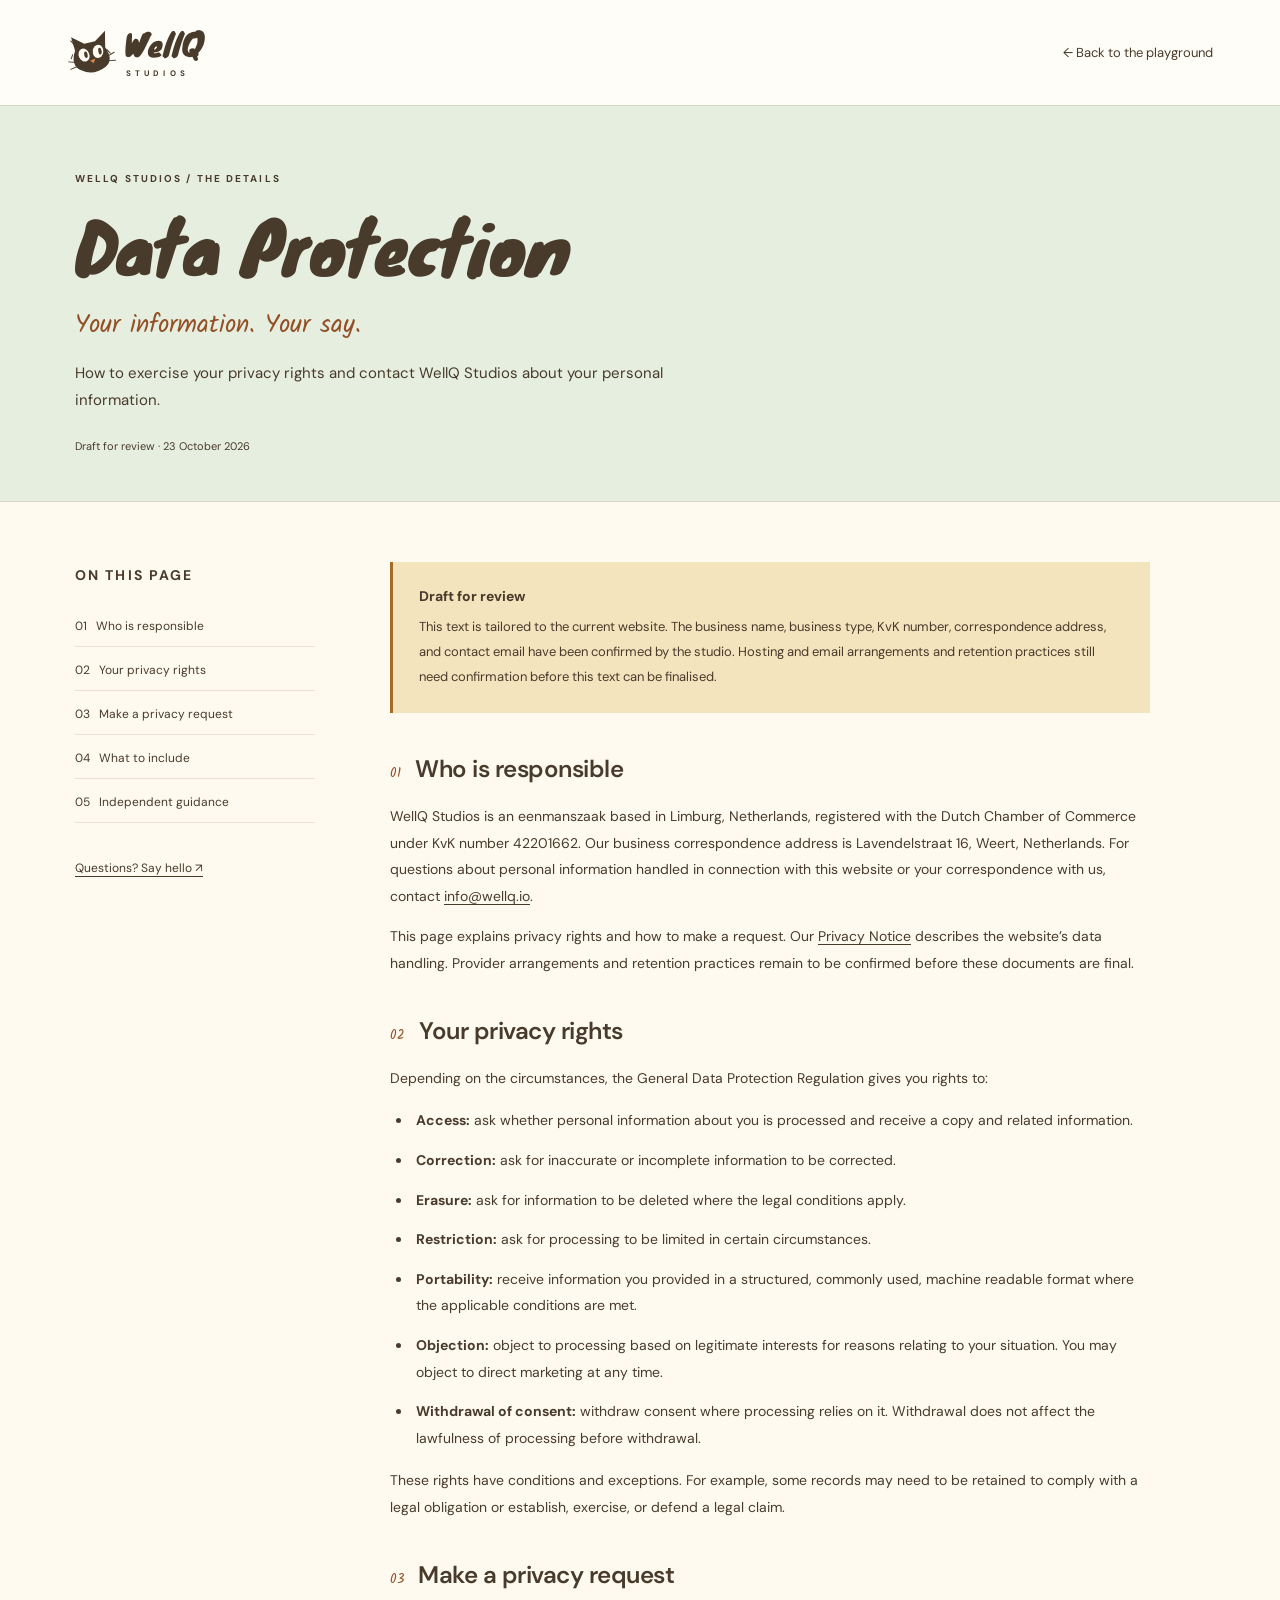
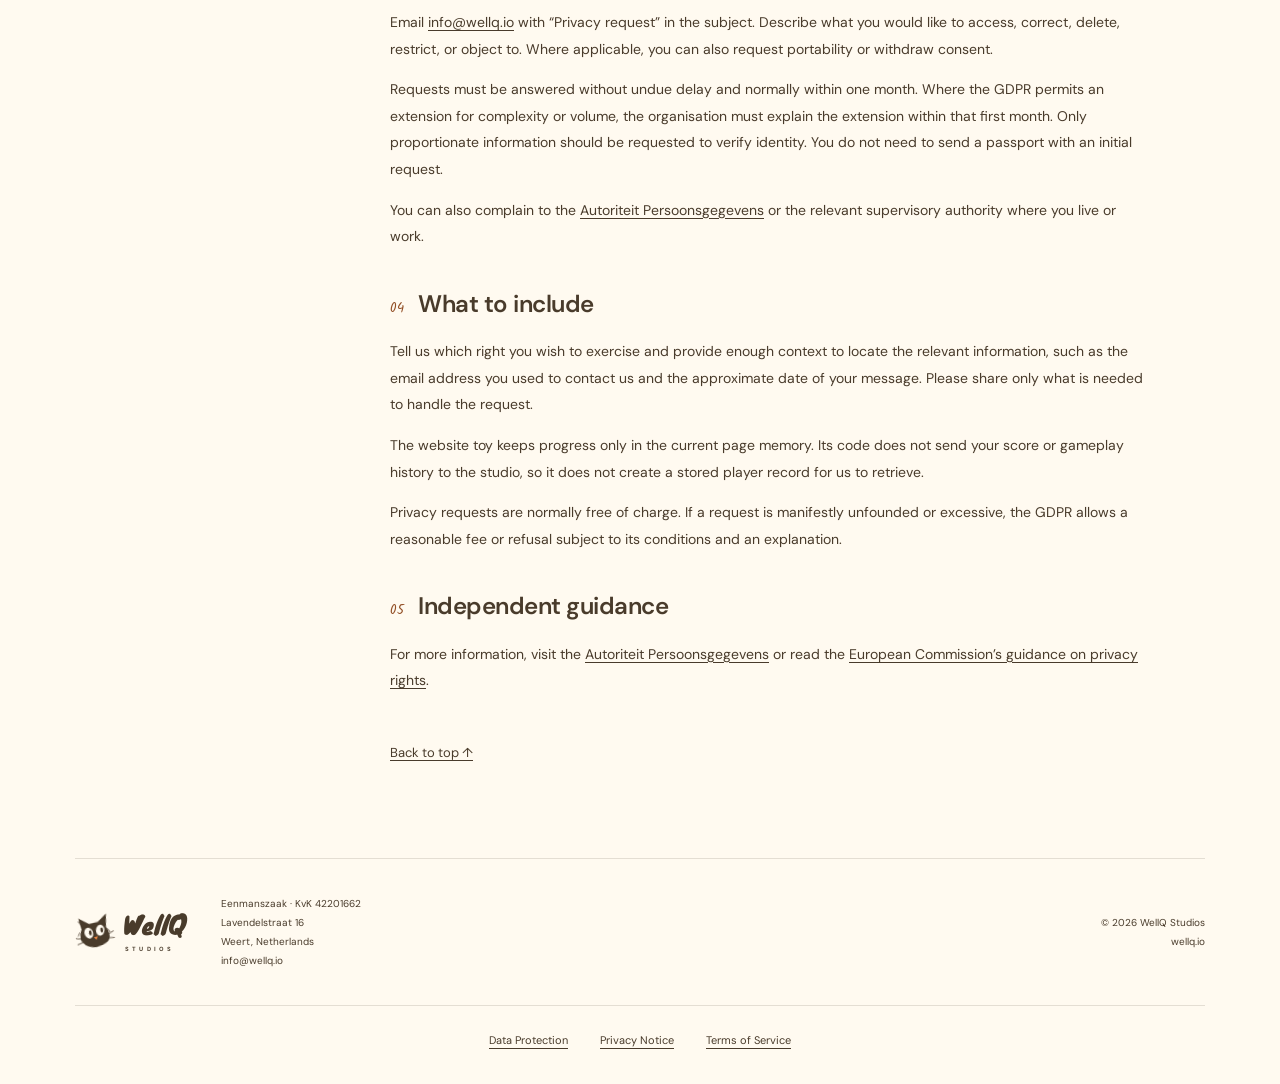
==== data-protection.html @ 54dc2953 "Web Page Version 1.0" ====
<!doctype html>
<html lang="en"><head><meta charset="utf-8"><meta name="viewport" content="width=device-width,initial-scale=1"><meta name="theme-color" content="#fffaf0"><meta name="robots" content="noindex"><title>Data Protection • WellQ Studios</title><meta name="description" content="How to exercise your privacy rights and contact WellQ Studios about your personal information."><link rel="icon" href="assets/cat.svg" type="image/svg+xml"><link rel="preconnect" href="https://fonts.googleapis.com"><link rel="preconnect" href="https://fonts.gstatic.com" crossorigin><link href="https://fonts.googleapis.com/css2?family=DM+Sans:wght@400;500;600;700&family=Kalam:wght@400;700&family=Knewave&display=swap" rel="stylesheet"><link rel="stylesheet" href="styles.css"><link rel="stylesheet" href="legal.css"></head>
<body class="legal-page"><a class="skip" href="#main">Skip to content</a><header class="header"><a class="brand" href="index.html" aria-label="WellQ Studios home"><img src="assets/cat.svg" alt="" width="48" height="48"><span>WellQ<span class="brand-sub">S T U D I O S</span></span></a><a class="legal-home" href="index.html">← Back to the playground</a></header>
<main id="main"><div class="legal-hero"><div class="section-wrap"><p class="eyebrow">WELLQ STUDIOS / THE DETAILS</p><h1>Data Protection</h1><p class="handwritten">Your information. Your say.</p><p>How to exercise your privacy rights and contact WellQ Studios about your personal information.</p><p class="legal-date">Draft for review · 23 October 2026</p></div></div><div class="legal-layout section-wrap"><aside><nav aria-label="On this page"><p class="eyebrow">ON THIS PAGE</p><a href="#scope">01 &nbsp; Who is responsible</a><a href="#rights">02 &nbsp; Your privacy rights</a><a href="#requests">03 &nbsp; Make a privacy request</a><a href="#information">04 &nbsp; What to include</a><a href="#guidance">05 &nbsp; Independent guidance</a></nav><a class="legal-contact" href="mailto:info@wellq.io">Questions? Say hello ↗</a></aside><article><div class="draft-note"><strong>Draft for review</strong><p>This text is tailored to the current website. The business name, business type, KvK number, correspondence address, and contact email have been confirmed by the studio. Hosting and email arrangements and retention practices still need confirmation before this text can be finalised.</p></div><section id="scope"><h2><span>01</span>Who is responsible</h2><p>WellQ Studios is an eenmanszaak based in Limburg, Netherlands, registered with the Dutch Chamber of Commerce under KvK number 42201662. Our business correspondence address is Lavendelstraat 16, Weert, Netherlands. For questions about personal information handled in connection with this website or your correspondence with us, contact <a href="mailto:info@wellq.io">info@wellq.io</a>.</p><p>This page explains privacy rights and how to make a request. Our <a href="privacy.html">Privacy Notice</a> describes the website’s data handling. Provider arrangements and retention practices remain to be confirmed before these documents are final.</p></section><section id="rights"><h2><span>02</span>Your privacy rights</h2><p>Depending on the circumstances, the General Data Protection Regulation gives you rights to:</p><ul><li><strong>Access:</strong> ask whether personal information about you is processed and receive a copy and related information.</li><li><strong>Correction:</strong> ask for inaccurate or incomplete information to be corrected.</li><li><strong>Erasure:</strong> ask for information to be deleted where the legal conditions apply.</li><li><strong>Restriction:</strong> ask for processing to be limited in certain circumstances.</li><li><strong>Portability:</strong> receive information you provided in a structured, commonly used, machine readable format where the applicable conditions are met.</li><li><strong>Objection:</strong> object to processing based on legitimate interests for reasons relating to your situation. You may object to direct marketing at any time.</li><li><strong>Withdrawal of consent:</strong> withdraw consent where processing relies on it. Withdrawal does not affect the lawfulness of processing before withdrawal.</li></ul><p>These rights have conditions and exceptions. For example, some records may need to be retained to comply with a legal obligation or establish, exercise, or defend a legal claim.</p></section><section id="requests"><h2><span>03</span>Make a privacy request</h2><p>Email <a href="mailto:info@wellq.io?subject=Privacy%20request">info@wellq.io</a> with “Privacy request” in the subject. Describe what you would like to access, correct, delete, restrict, or object to. Where applicable, you can also request portability or withdraw consent.</p><p>Requests must be answered without undue delay and normally within one month. Where the GDPR permits an extension for complexity or volume, the organisation must explain the extension within that first month. Only proportionate information should be requested to verify identity. You do not need to send a passport with an initial request.</p><p>You can also complain to the <a href="https://autoriteitpersoonsgegevens.nl/">Autoriteit Persoonsgegevens</a> or the relevant supervisory authority where you live or work.</p></section><section id="information"><h2><span>04</span>What to include</h2><p>Tell us which right you wish to exercise and provide enough context to locate the relevant information, such as the email address you used to contact us and the approximate date of your message. Please share only what is needed to handle the request.</p><p>The website toy keeps progress only in the current page memory. Its code does not send your score or gameplay history to the studio, so it does not create a stored player record for us to retrieve.</p><p>Privacy requests are normally free of charge. If a request is manifestly unfounded or excessive, the GDPR allows a reasonable fee or refusal subject to its conditions and an explanation.</p></section><section id="guidance"><h2><span>05</span>Independent guidance</h2><p>For more information, visit the <a href="https://autoriteitpersoonsgegevens.nl/">Autoriteit Persoonsgegevens</a> or read the <a href="https://commission.europa.eu/law/law-topic/data-protection/reform/rights-citizens/how-my-personal-data-protected/how-should-my-consent-be-requested_en">European Commission’s guidance on privacy rights</a>.</p></section><a class="legal-top" href="#main">Back to top ↑</a></article></div></main>
<footer class="footer section-wrap"><a class="brand" href="index.html"><img src="assets/cat.svg" alt="" width="39" height="39"><span>WellQ<span class="brand-sub">S T U D I O S</span></span></a><p>Eenmanszaak · KvK 42201662<br>Lavendelstraat 16<br>Weert, Netherlands<br><a href="mailto:info@wellq.io">info@wellq.io</a></p><p>© 2026 WellQ Studios<br>wellq.io</p></footer><nav class="legal-footer section-wrap" aria-label="Legal information"><a href="data-protection.html">Data Protection</a><a href="privacy.html">Privacy Notice</a><a href="terms.html">Terms of Service</a></nav></body></html>
---- styles.css ----
:root{--paper:#fffaf0;--ink:#493b2b;--sky:#abd4d6;--orange:#d66b2c;--ochre:#d9ad74;--yellow:#f0ca50;--green:#5da778;--body:'DM Sans',sans-serif;--display:'Knewave',cursive;--hand:'Kalam',cursive}*{box-sizing:border-box}html{scroll-behavior:smooth;scroll-padding-top:25px}body{margin:0;background:var(--paper);color:var(--ink);font:16px var(--body);-webkit-font-smoothing:antialiased}button,a{-webkit-tap-highlight-color:transparent}a{color:inherit;text-decoration:none}button{font:inherit;color:inherit;cursor:pointer}button:focus-visible,a:focus-visible{outline:3px solid #715165;outline-offset:5px}::selection{background:var(--yellow);color:var(--ink)}h1,h2,h3,h4,p{margin-top:0}h1,h2,h4{font-family:var(--display);font-weight:400}h2{font-size:clamp(54px,5.2vw,76px);line-height:1.13;letter-spacing:-1.8px}.orange{color:var(--orange)}.section-wrap{width:min(1130px,calc(100% - 104px));margin-inline:auto}.header{height:105px;padding:0 5.2%;display:flex;align-items:center;justify-content:space-between;background:#fffdf7}.brand{display:inline-flex;align-items:center;gap:9px;font-family:var(--display);font-size:31px;line-height:1}.brand img{transform:rotate(-9deg)}.brand-sub{display:block;font-family:var(--body);font-size:8px;font-weight:700;letter-spacing:1.1px;margin:9px 0 0 2px}.header nav{display:flex;align-items:center;gap:42px;font-size:12px;font-weight:600}.header nav>a{padding:13px 0}.header nav>a:hover{color:var(--orange)}.header nav .nav-hello{margin-left:23px;display:flex;gap:25px;align-items:center;border-bottom:1px solid var(--ink);padding:8px 0}.nav-hello span{font-size:22px}.menu{display:none}.eyebrow{font-size:10px;font-weight:700;letter-spacing:2.1px;line-height:1.7}.hero{height:clamp(660px,59vw,880px);position:relative;isolation:isolate;background:var(--sky);overflow:hidden}.hero-illustration{position:absolute;width:100%;height:100%;object-fit:fill;z-index:-1}.hero-copy{width:49%;max-width:650px;margin:auto;text-align:center;padding-top:clamp(65px,6vw,95px)}.hero .eyebrow{font-size:10px;letter-spacing:1.7px;margin-bottom:25px}.hero h1{display:flex;flex-direction:column;font-size:clamp(68px,7.5vw,112px);line-height:.97;letter-spacing:-2px;margin-bottom:25px;transform:rotate(-3deg)}.hero h1>span:first-child{font-size:.77em;margin-bottom:10px;transform:rotate(1deg)}.hero h1>span:nth-child(2){transform:rotate(2deg)}.hero h1>span:last-child{font-size:1.24em;margin-top:0}.hero-intro{font-size:clamp(14px,1.3vw,18px);line-height:1.65;margin-bottom:21px}.button{display:inline-flex;align-items:center;justify-content:center;gap:21px;background:var(--ink);color:var(--paper);border:1.5px solid var(--ink);padding:15px 24px;min-height:50px;font-size:13px;font-weight:600;border-radius:2px 5px 3px 4px;transform:rotate(-1deg);transition:transform .2s,background .2s}.button:hover{transform:rotate(1deg) translateY(-2px);background:#655039}.button svg{width:25px;height:20px;fill:none;stroke:currentColor;stroke-width:1.8;stroke-linecap:round;stroke-linejoin:round}.hero-footnote{font-family:var(--hand);font-size:14px;display:block;transform:rotate(-3deg);margin-top:13px}.hero-bottom{position:absolute;left:5.2%;right:5.2%;bottom:20px;display:flex;align-items:center;justify-content:space-between;font-size:8px;font-weight:700;letter-spacing:1.7px}.hero-bottom a{font-size:23px;display:grid;place-items:center;width:36px;height:36px}.mobile-art-note{display:none}.studio{padding-block:100px 103px;display:grid;grid-template-columns:1fr 1.08fr;gap:100px;align-items:center}.studio h2{margin:24px 0 0}.studio-title{position:relative}.pencil-arrow{position:absolute;width:155px;height:70px;bottom:5px;right:0;fill:none;stroke:var(--ink);stroke-width:1.6;stroke-linecap:round;transform:rotate(-18deg)}.handwritten{font-family:var(--hand);font-size:20px;line-height:1.4;display:block}.studio-story>.handwritten{color:#9d5229;transform:rotate(-3deg);margin-bottom:20px}.studio-story h3{font-size:25px;font-weight:600;letter-spacing:-.7px;line-height:1.4;margin-bottom:21px}.studio-story>p{font-size:14px;line-height:1.9;max-width:450px;margin-bottom:16px}.studio-signature{display:flex;align-items:center;gap:13px;border-top:1px solid #493b2b35;padding-top:20px;margin-top:25px;max-width:450px}.studio-signature span{font:17px var(--hand);transform:rotate(-2deg)}.play-strip{display:flex;align-items:center;justify-content:space-evenly;gap:40px;padding:23px 4%;background:var(--green);border-block:1px solid #493b2b40;overflow:hidden}.play-strip>span{font:42px var(--display);white-space:nowrap}.play-strip .strip-star{font:40px var(--body);color:var(--paper)}.play-strip .strip-again{display:none}.playground{background:var(--sky);position:relative;overflow:hidden}.playground:before{content:'';position:absolute;inset:0;pointer-events:none;opacity:.11;background-image:url("data:image/svg+xml,%3Csvg viewBox='0 0 180 180' xmlns='http://www.w3.org/2000/svg'%3E%3Cfilter id='n'%3E%3CfeTurbulence type='fractalNoise' baseFrequency='.7' numOctaves='3' stitchTiles='stitch'/%3E%3C/filter%3E%3Crect width='100%25' height='100%25' opacity='.7' filter='url(%23n)'/%3E%3C/svg%3E")}.playground-inner{position:relative;display:grid;grid-template-columns:1fr 1fr;gap:80px;align-items:center;padding-block:100px 90px}.playground-copy{position:relative}.playground-copy h2{margin:25px 0 30px}.playground-copy>p:not(.eyebrow){font-size:15px;line-height:1.9;margin-bottom:20px}.toy-invitation{transform:rotate(-5deg);margin-top:30px;font-size:24px}.toy-arrow{position:absolute;width:100px;right:0;bottom:100px;fill:none;stroke:var(--ink);stroke-width:1.8;stroke-linecap:round}.playground-copy>p.toy-disclaimer{margin:35px 0 0;font-size:11px;line-height:1.7;opacity:.85}.toy-surround{position:relative;max-width:440px;width:100%;justify-self:end}.toy-label{font-size:9px;letter-spacing:2px;text-align:center;font-weight:700;margin-bottom:14px;transform:rotate(2deg)}.toy{background:var(--paper);border:1.5px solid var(--ink);border-radius:14px 17px 15px 12px;padding:22px 30px 17px;box-shadow:7px 8px 0 #493b2b22;transform:rotate(2deg);position:relative}.toy-top{display:flex;align-items:center;justify-content:space-between;font-size:9px;letter-spacing:1px;font-weight:700}.toy-counter{background:var(--yellow);border-radius:100%;padding:8px 11px;border:1px solid var(--ink)}.toy h3{font:39px/.99 var(--display);transform:rotate(-4deg);text-align:center;margin:12px 0 17px}.toy h3 span{color:var(--orange)}.toy-description{font:13px var(--body);text-align:center;margin-bottom:19px}.cats{display:grid;grid-template-columns:repeat(3,minmax(0,1fr));gap:10px;min-height:310px;align-content:center}.cat-button{border:0;background:#f0deb5;border-radius:43% 39% 44% 38%;display:grid;place-items:center;aspect-ratio:1;min-width:0;padding:8px;transition:background .15s,transform .15s}.cat-button:nth-child(even){transform:rotate(5deg);border-radius:41% 46% 36% 42%}.cat-button:nth-child(3n){transform:rotate(-5deg)}.cat-button:hover{background:#f0ca50;transform:rotate(-4deg) scale(1.04)}.cat-button svg{width:100%;height:100%;max-width:87px;overflow:visible}.cat-button.missed{background:#edbea8;transform:rotate(8deg)}.cat-button.found{background:#93c59a;transform:scale(.96)}.toy-bottom{display:flex;align-items:center;justify-content:space-between;border-top:1px solid #493b2b30;margin-top:22px;padding-top:10px;gap:10px}.game-message{font:14px var(--hand);line-height:1.3}.reset{width:44px;height:44px;flex:none;background:none;border:0;font-size:27px}.reset:hover{color:var(--orange)}.toy-caption{display:block;font:15px var(--hand);text-align:center;transform:rotate(2deg);margin-top:22px}.toy-result{min-height:310px;text-align:center;padding:15px 0 5px}.toy-result img{transform:rotate(-12deg)}.toy-result h4{font-size:32px;margin:5px 0 10px}.toy-result p{font-size:13px;line-height:1.6}.toy-result .button{font-size:12px;padding:11px 22px}.toy-result .button span{font-size:23px}.cats[hidden],.toy-result[hidden]{display:none}.hello{background:var(--ochre);border-top:1px solid #493b2b30;position:relative}.hello-inner{display:grid;grid-template-columns:1.3fr 1fr;gap:60px;align-items:center;padding-block:90px 80px}.hello h2{font-size:64px;margin:23px 0 25px}.hello h2>span{color:var(--paper)}.hello-copy>p:not(.eyebrow){font-size:14px;line-height:1.85;margin-bottom:27px}.email{font-size:29px;font-weight:500;letter-spacing:-1px;border-bottom:1.5px solid var(--ink);display:inline-flex;align-items:center;gap:50px;padding:6px 0 12px}.email>span{font-size:34px;line-height:1}.email:hover{color:#813c20;border-color:#813c20}.copy-row{display:flex;flex-wrap:wrap;align-items:center;column-gap:15px;font-size:10px;min-height:44px}.copy-row button{background:none;border:0;padding:12px 0;text-decoration:underline;text-underline-offset:4px;font-size:10px;min-height:44px}.hello-drawing{text-align:center;transform:rotate(8deg)}.hello-drawing .handwritten{font-size:21px;transform:rotate(-13deg)}.cat-post{position:relative;margin:30px auto 0;width:260px;height:280px}.cat-post img{position:absolute;top:0;left:40px;transform:rotate(-17deg)}.cat-post svg{position:absolute;bottom:0;left:0;width:260px;fill:none;stroke:var(--ink);stroke-width:2;stroke-linejoin:round;stroke-linecap:round}.envelope-paper{fill:var(--paper)}.heart{fill:var(--orange);stroke-width:1.5}.hello-scribbles{font:35px var(--hand);display:block;margin-top:15px;letter-spacing:10px}.footer{display:flex;align-items:center;justify-content:space-between;gap:35px;padding-block:35px}.footer .brand{font-size:25px}.footer .brand-sub{font-size:6px}.footer p{font-size:10px;line-height:1.9;margin:0}.footer p:nth-of-type(2){text-align:right;margin-left:auto}.footer-domain{opacity:.65}.back-top{width:43px;height:43px;border:1px solid #493b2b50;border-radius:100%;display:grid;place-items:center;font-size:22px}.back-top:hover{background:var(--yellow)}.skip{position:fixed;top:-100px;left:15px;padding:15px;background:var(--ink);color:var(--paper);z-index:99}.skip:focus{top:15px}
@media(min-width:1600px){.hero{height:900px}.hero-copy{padding-top:95px}.hero h1{font-size:116px}.hero-intro{font-size:19px}}
@media(max-width:1100px){.section-wrap{width:calc(100% - 80px)}.header{height:90px}.hero{height:700px}.hero-copy{padding-top:75px;width:52%}.hero h1{font-size:83px}.hero .eyebrow{font-size:8px;letter-spacing:1px}.hero-intro{font-size:15px}.hero-bottom{font-size:6px;letter-spacing:1px}.studio{gap:65px;padding-block:80px}.studio h2{font-size:67px}.studio-story h3{font-size:22px}.studio-story>.handwritten{font-size:17px}.pencil-arrow{width:110px;right:0}.playground-inner{gap:45px;padding-block:80px}.toy{padding-inline:22px}.cats{gap:6px;min-height:270px}.cat-button{padding:7px}.toy-result{min-height:270px}.toy-arrow{right:-10px;width:80px}.toy-invitation{font-size:21px}.hello h2{font-size:54px}.hello-inner{gap:35px}.hello-drawing .handwritten{font-size:18px}.cat-post{transform:scale(.9)}.email{font-size:27px}}
@media(max-width:800px){.section-wrap{width:calc(100% - 48px)}.header{padding-inline:24px}.header nav{gap:22px;font-size:11px}.header nav .nav-hello{margin-left:0;gap:14px}.hero{height:640px}.hero-copy{padding-top:75px;width:54%}.hero h1{font-size:70px}.hero-intro{font-size:14px}.hero .eyebrow{font-size:7px;letter-spacing:.6px}.hero .button{font-size:12px;padding:13px 17px;gap:15px}.hero-footnote{font-size:12px}.studio{gap:35px;padding-block:65px}.studio h2{font-size:57px}.studio-story h3{font-size:20px}.studio-story>p{font-size:13px}.studio-story>.handwritten{font-size:16px}.pencil-arrow{width:95px;bottom:-42px}.play-strip{gap:30px}.play-strip>span{font-size:34px}.play-strip .strip-star{font-size:25px}.playground-inner{gap:30px}.playground-copy h2{font-size:53px}.playground-copy>p:not(.eyebrow){font-size:13px}.toy-arrow{display:none}.toy-invitation{font-size:20px}.toy h3{font-size:33px}.toy{padding:18px 17px 12px}.toy-description{font-size:11px}.cats{min-height:235px;gap:5px}.toy-result{min-height:235px}.game-message{font-size:12px}.toy-caption{font-size:12px}.toy-label{font-size:7px}.hello-inner{padding-block:65px;gap:10px}.hello h2{font-size:45px}.hello-copy>p:not(.eyebrow){font-size:13px}.email{font-size:24px;gap:25px}.hello-drawing .handwritten{font-size:16px}.cat-post{width:230px;transform:scale(.8);margin:0 auto -35px}.hello-scribbles{font-size:26px}.footer{gap:24px}.footer p{font-size:9px}}
@media(max-width:600px){.header{height:83px}.brand{font-size:27px}.brand img{width:42px;height:42px}.brand-sub{font-size:7px}.menu{display:flex;flex-direction:column;align-items:center;justify-content:center;width:44px;height:44px;gap:7px;border:0;background:transparent}.menu span{height:2px;width:23px;background:var(--ink)}.menu[aria-expanded=true] span:first-child{transform:translateY(4.5px) rotate(45deg)}.menu[aria-expanded=true] span:last-child{transform:translateY(-4.5px) rotate(-45deg)}.header nav{display:none;position:absolute;top:77px;left:16px;right:16px;padding:18px 25px;z-index:5;background:var(--paper);border:1px solid var(--ink);box-shadow:4px 5px 0 #493b2b20}.header nav.open{display:flex;flex-direction:column;align-items:stretch;gap:4px;font-size:14px}.header nav>a{padding:14px 0}.header nav .nav-hello{justify-content:space-between;border:0;padding:14px 0}.hero{height:auto;padding-bottom:77vw;background:#faf5eb;overflow:hidden}.hero-copy{width:100%;padding:40px 22px 24px;max-width:none}.hero h1{font-size:87px;line-height:.95;margin-bottom:22px}.hero h1>span:first-child{font-size:.72em;margin-bottom:11px}.hero h1>span:last-child{font-size:1.12em}.hero .eyebrow{font-size:8px;letter-spacing:1.1px;margin-bottom:24px}.hero-intro{font-size:15px;line-height:1.6;margin-bottom:20px}.hero .button{padding:14px 22px;font-size:13px;gap:23px}.hero-footnote{font-size:14px;margin-top:13px}.hero-illustration{top:auto;bottom:0;height:auto;width:100%;aspect-ratio:1.5;object-fit:contain}.hero-bottom{bottom:8px;left:20px;right:20px;font-size:5px;letter-spacing:.3px;gap:5px}.hero-bottom a{width:28px;height:28px;font-size:20px}.mobile-art-note{display:block;position:absolute;bottom:18vw;left:30%;width:40%;text-align:center;font:25px/1.1 var(--hand);transform:rotate(-6deg);margin:0}.studio{display:block;padding-block:60px}.studio h2{font-size:67px;line-height:1.1;margin-top:18px}.studio-title{margin-bottom:43px}.pencil-arrow{width:125px;bottom:25px;right:24px;transform:rotate(35deg)}.eyebrow{font-size:9px;letter-spacing:1.6px}.studio-story h3{font-size:23px}.studio-story>.handwritten{font-size:18px;margin-bottom:18px}.studio-story>p{font-size:14px;line-height:1.85}.studio-signature{margin-top:25px}.play-strip{justify-content:space-around;gap:16px;padding:20px 12px}.play-strip>span{font-size:25px}.play-strip .strip-star{font-size:21px}.play-strip .strip-star:last-of-type{display:none}.playground-inner{display:flex;flex-direction:column;align-items:stretch;gap:40px;padding-block:60px}.playground-copy h2{font-size:61px;margin:20px 0 25px}.playground-copy>p:not(.eyebrow){font-size:14px}.toy-invitation{font-size:23px;margin-top:22px}.toy-arrow{display:block;right:35px;bottom:85px;width:80px;transform:rotate(75deg)}.playground-copy>p.toy-disclaimer{font-size:11px;margin-top:26px}.toy-surround{width:calc(100% - 16px);max-width:380px;align-self:center;justify-self:auto}.toy{padding:21px 23px 12px}.toy h3{font-size:38px}.toy-description{font-size:12px}.cats{min-height:280px;gap:8px}.toy-result{min-height:280px}.toy-label{font-size:8px;letter-spacing:1.6px}.toy-caption{font-size:14px}.game-message{font-size:14px}.hello-inner{display:block;padding-block:60px 40px}.hello h2{font-size:48px;line-height:1.15;margin-top:23px}.hello-copy>p:not(.eyebrow){font-size:14px}.email{font-size:27px;gap:44px}.hello-drawing{margin-top:38px;transform:rotate(7deg)}.hello-drawing .handwritten{font-size:20px}.cat-post{width:260px;transform:scale(.85);margin:10px auto -27px}.hello-scribbles{margin-top:4px}.footer{flex-wrap:wrap;gap:25px;padding-block:30px}.footer .brand{font-size:24px;flex-basis:calc(100% - 75px)}.footer .brand img{width:38px;height:38px}.footer p{font-size:10px}.footer p:nth-of-type(2){margin-left:auto}.back-top{order:-1;margin-left:auto}.footer .brand{order:-2}.hero-bottom>span:first-child{max-width:130px}.hero-bottom>span:last-child{max-width:120px;text-align:right}}
@media(max-width:360px){.hero h1{font-size:75px}.hero .eyebrow{font-size:7px;letter-spacing:.7px}.hero-copy{padding-inline:16px}.section-wrap{width:calc(100% - 40px)}.studio h2{font-size:59px}.pencil-arrow{width:92px;right:0}.play-strip{gap:10px}.play-strip>span{font-size:23px}.play-strip .strip-star{font-size:17px}.playground-copy h2{font-size:55px}.toy{padding-inline:16px}.cats{min-height:245px}.toy-result{min-height:245px}.hello h2{font-size:42px}.hello-drawing .handwritten{font-size:18px}.mobile-art-note{font-size:22px}.game-message{font-size:12px}}
@media(prefers-reduced-motion:reduce){html{scroll-behavior:auto}*,*:before,*:after{transition:none!important;animation:none!important}}
.legal-footer{display:flex;align-items:center;justify-content:center;gap:32px;border-top:1px solid #493b2b25;padding-block:12px 22px}.legal-footer>a{display:inline-flex;align-items:center;min-height:44px;font-size:11px;text-decoration:underline;text-underline-offset:4px}.legal-footer>a:hover{color:var(--orange)}@media(max-width:600px){.legal-footer{flex-wrap:wrap;gap:4px 23px;padding-block:12px 18px}.legal-footer>a{font-size:10px}}
---- legal.css ----
.legal-home{font-size:13px;padding:14px 0}.legal-home:hover{color:var(--orange)}.legal-hero{background:#e6eedf;border-block:1px solid #493b2b20;padding:64px 0 48px}.legal-hero h1{font-size:clamp(40px,5.5vw,76px);line-height:1.2;margin:17px 0 20px;letter-spacing:-1px}.legal-hero .handwritten{color:#935027;font-size:25px;margin-bottom:17px}.legal-hero p:not(.eyebrow):not(.handwritten):not(.legal-date){font-size:15px;line-height:1.8;max-width:620px}.legal-date{font-size:11px;margin:25px 0 0}.legal-layout{display:grid;grid-template-columns:240px minmax(0,1fr);gap:75px;padding-block:60px 85px;align-items:start}.legal-layout aside{position:sticky;top:30px}.legal-layout nav{display:flex;flex-direction:column;gap:3px}.legal-layout nav>a{padding:11px 0;font-size:12px;line-height:1.5;border-bottom:1px solid #493b2b20}.legal-layout nav>a:hover{color:var(--orange)}.legal-contact{display:inline-block;margin-top:25px;font-size:12px;padding:12px 0;text-decoration:underline;text-underline-offset:4px}.draft-note{padding:23px 26px;background:#f3e4be;border-left:3px solid #a46c29;margin-bottom:40px}.draft-note strong{font-size:14px}.draft-note p{margin:9px 0 0!important;font-size:13px!important}.legal-layout article{min-width:0;max-width:760px}.legal-layout article section{margin-bottom:38px;scroll-margin-top:25px}.legal-layout h2{font:600 24px/1.35 var(--body);letter-spacing:-.5px;margin:0 0 18px;display:flex;align-items:baseline;gap:15px}.legal-layout h2>span{font:400 13px var(--hand);color:#935027;flex-shrink:0}.legal-layout p,.legal-layout li{font-size:14px;line-height:1.9}.legal-layout p{margin-bottom:14px}.legal-layout ul{padding-left:22px}.legal-layout li{padding-left:4px;margin-bottom:13px}.legal-layout article a{text-decoration:underline;text-underline-offset:3px;overflow-wrap:anywhere}.legal-layout article a:hover{color:#935027}.legal-top{display:inline-flex;padding:12px 0;font-size:13px}.legal-page .footer{border-top:1px solid #493b2b25}.legal-page .footer .brand{order:0}.legal-page .footer p:last-child{margin-left:auto;text-align:right}@media(max-width:850px){.legal-layout{grid-template-columns:185px minmax(0,1fr);gap:35px}.legal-layout h2{font-size:21px}}@media(max-width:600px){.legal-home{font-size:11px;max-width:135px;text-align:right;line-height:1.5}.legal-hero{padding-block:40px 32px}.legal-hero h1{font-size:42px}.legal-hero .handwritten{font-size:22px}.legal-layout{display:block;padding-block:35px 50px}.legal-layout aside{position:static;margin-bottom:35px}.legal-layout nav{display:grid;grid-template-columns:1fr 1fr;column-gap:18px}.legal-layout nav .eyebrow{grid-column:1/-1}.legal-layout nav>a{font-size:11px}.legal-contact{margin-top:8px}.draft-note{padding:18px 20px}.legal-layout h2{font-size:21px;gap:10px}.legal-page .footer .brand{flex-basis:100%}.legal-page .footer p:last-child{margin-left:0;text-align:left}.legal-hero p:not(.eyebrow):not(.handwritten):not(.legal-date){font-size:14px}}@media print{.header,.legal-layout aside,.legal-footer,.footer,.legal-top{display:none}.legal-hero{background:none;padding:0}.legal-layout{display:block;padding:20px 0}.section-wrap{width:100%}.legal-layout article{max-width:none}.legal-layout section{break-inside:avoid}body{background:white;color:black}}
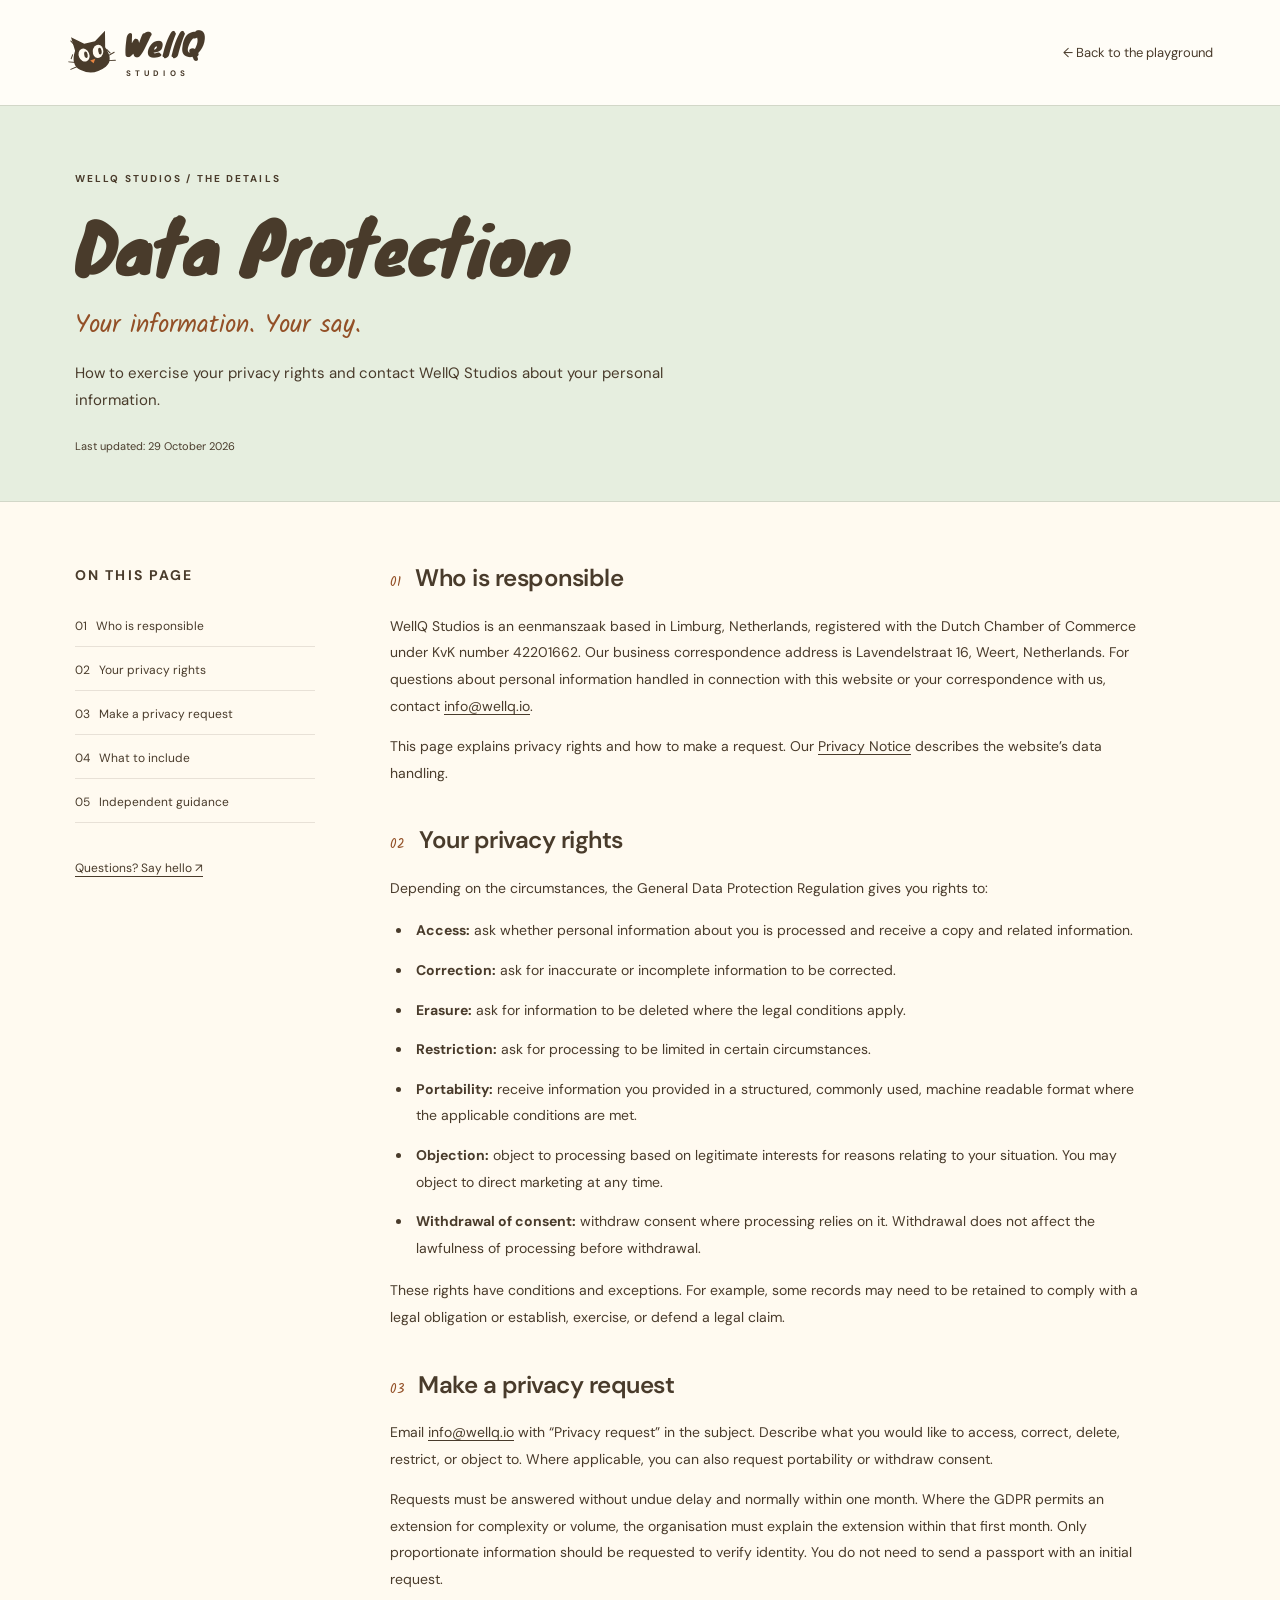
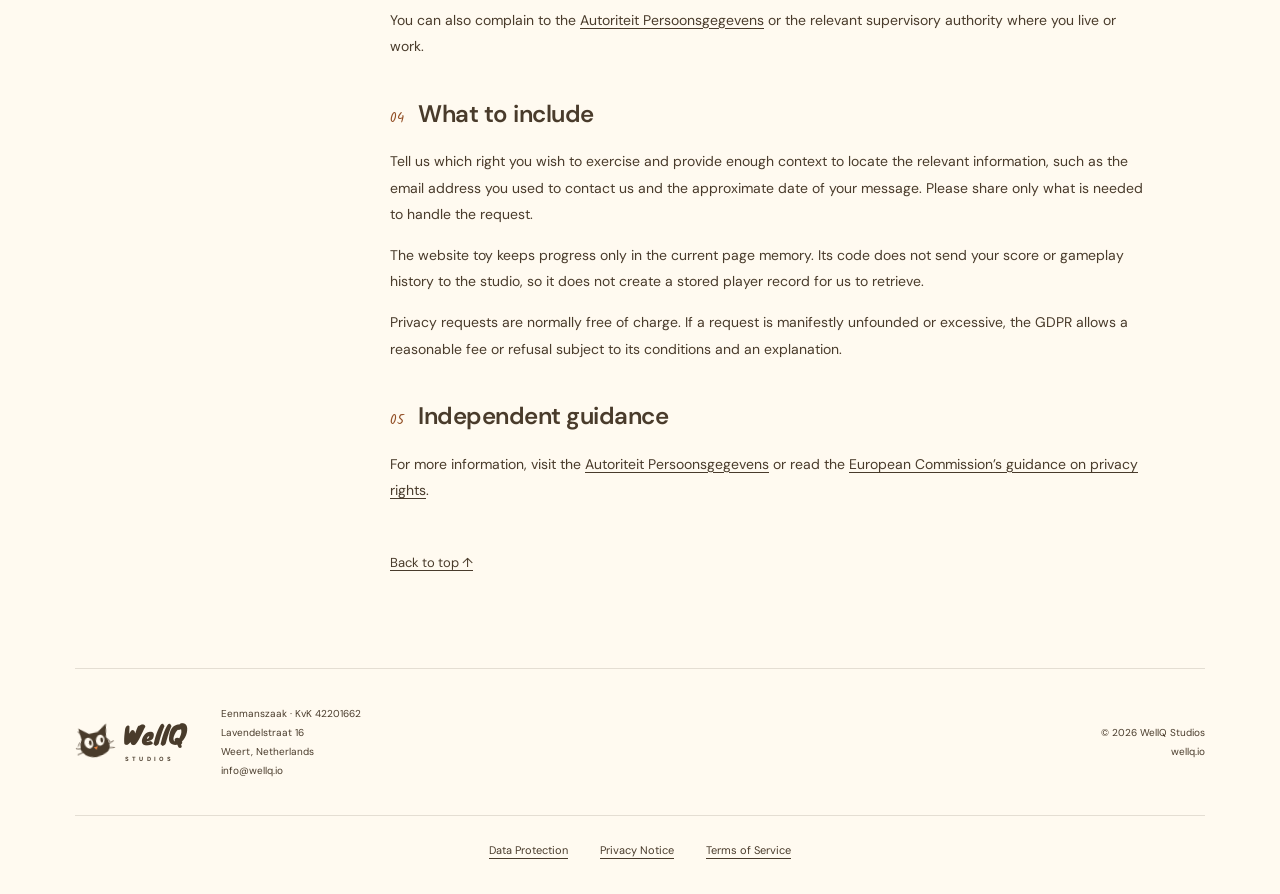
==== commit 684ef2b2: "Landing Page V1.1" ====
--- a/data-protection.html
+++ b/data-protection.html
@@ -1,5 +1,5 @@
 <!doctype html>
-<html lang="en"><head><meta charset="utf-8"><meta name="viewport" content="width=device-width,initial-scale=1"><meta name="theme-color" content="#fffaf0"><meta name="robots" content="noindex"><title>Data Protection • WellQ Studios</title><meta name="description" content="How to exercise your privacy rights and contact WellQ Studios about your personal information."><link rel="icon" href="assets/cat.svg" type="image/svg+xml"><link rel="preconnect" href="https://fonts.googleapis.com"><link rel="preconnect" href="https://fonts.gstatic.com" crossorigin><link href="https://fonts.googleapis.com/css2?family=DM+Sans:wght@400;500;600;700&family=Kalam:wght@400;700&family=Knewave&display=swap" rel="stylesheet"><link rel="stylesheet" href="styles.css"><link rel="stylesheet" href="legal.css"></head>
+<html lang="en"><head><meta charset="utf-8"><meta name="viewport" content="width=device-width,initial-scale=1"><meta name="theme-color" content="#fffaf0"><title>Data Protection • WellQ Studios</title><meta name="description" content="How to exercise your privacy rights and contact WellQ Studios about your personal information."><link rel="icon" href="assets/cat.svg" type="image/svg+xml"><link rel="preconnect" href="https://fonts.googleapis.com"><link rel="preconnect" href="https://fonts.gstatic.com" crossorigin><link href="https://fonts.googleapis.com/css2?family=DM+Sans:wght@400;500;600;700&family=Kalam:wght@400;700&family=Knewave&display=swap" rel="stylesheet"><link rel="stylesheet" href="styles.css"><link rel="stylesheet" href="legal.css"></head>
 <body class="legal-page"><a class="skip" href="#main">Skip to content</a><header class="header"><a class="brand" href="index.html" aria-label="WellQ Studios home"><img src="assets/cat.svg" alt="" width="48" height="48"><span>WellQ<span class="brand-sub">S T U D I O S</span></span></a><a class="legal-home" href="index.html">← Back to the playground</a></header>
-<main id="main"><div class="legal-hero"><div class="section-wrap"><p class="eyebrow">WELLQ STUDIOS / THE DETAILS</p><h1>Data Protection</h1><p class="handwritten">Your information. Your say.</p><p>How to exercise your privacy rights and contact WellQ Studios about your personal information.</p><p class="legal-date">Draft for review · 23 October 2026</p></div></div><div class="legal-layout section-wrap"><aside><nav aria-label="On this page"><p class="eyebrow">ON THIS PAGE</p><a href="#scope">01 &nbsp; Who is responsible</a><a href="#rights">02 &nbsp; Your privacy rights</a><a href="#requests">03 &nbsp; Make a privacy request</a><a href="#information">04 &nbsp; What to include</a><a href="#guidance">05 &nbsp; Independent guidance</a></nav><a class="legal-contact" href="mailto:info@wellq.io">Questions? Say hello ↗</a></aside><article><div class="draft-note"><strong>Draft for review</strong><p>This text is tailored to the current website. The business name, business type, KvK number, correspondence address, and contact email have been confirmed by the studio. Hosting and email arrangements and retention practices still need confirmation before this text can be finalised.</p></div><section id="scope"><h2><span>01</span>Who is responsible</h2><p>WellQ Studios is an eenmanszaak based in Limburg, Netherlands, registered with the Dutch Chamber of Commerce under KvK number 42201662. Our business correspondence address is Lavendelstraat 16, Weert, Netherlands. For questions about personal information handled in connection with this website or your correspondence with us, contact <a href="mailto:info@wellq.io">info@wellq.io</a>.</p><p>This page explains privacy rights and how to make a request. Our <a href="privacy.html">Privacy Notice</a> describes the website’s data handling. Provider arrangements and retention practices remain to be confirmed before these documents are final.</p></section><section id="rights"><h2><span>02</span>Your privacy rights</h2><p>Depending on the circumstances, the General Data Protection Regulation gives you rights to:</p><ul><li><strong>Access:</strong> ask whether personal information about you is processed and receive a copy and related information.</li><li><strong>Correction:</strong> ask for inaccurate or incomplete information to be corrected.</li><li><strong>Erasure:</strong> ask for information to be deleted where the legal conditions apply.</li><li><strong>Restriction:</strong> ask for processing to be limited in certain circumstances.</li><li><strong>Portability:</strong> receive information you provided in a structured, commonly used, machine readable format where the applicable conditions are met.</li><li><strong>Objection:</strong> object to processing based on legitimate interests for reasons relating to your situation. You may object to direct marketing at any time.</li><li><strong>Withdrawal of consent:</strong> withdraw consent where processing relies on it. Withdrawal does not affect the lawfulness of processing before withdrawal.</li></ul><p>These rights have conditions and exceptions. For example, some records may need to be retained to comply with a legal obligation or establish, exercise, or defend a legal claim.</p></section><section id="requests"><h2><span>03</span>Make a privacy request</h2><p>Email <a href="mailto:info@wellq.io?subject=Privacy%20request">info@wellq.io</a> with “Privacy request” in the subject. Describe what you would like to access, correct, delete, restrict, or object to. Where applicable, you can also request portability or withdraw consent.</p><p>Requests must be answered without undue delay and normally within one month. Where the GDPR permits an extension for complexity or volume, the organisation must explain the extension within that first month. Only proportionate information should be requested to verify identity. You do not need to send a passport with an initial request.</p><p>You can also complain to the <a href="https://autoriteitpersoonsgegevens.nl/">Autoriteit Persoonsgegevens</a> or the relevant supervisory authority where you live or work.</p></section><section id="information"><h2><span>04</span>What to include</h2><p>Tell us which right you wish to exercise and provide enough context to locate the relevant information, such as the email address you used to contact us and the approximate date of your message. Please share only what is needed to handle the request.</p><p>The website toy keeps progress only in the current page memory. Its code does not send your score or gameplay history to the studio, so it does not create a stored player record for us to retrieve.</p><p>Privacy requests are normally free of charge. If a request is manifestly unfounded or excessive, the GDPR allows a reasonable fee or refusal subject to its conditions and an explanation.</p></section><section id="guidance"><h2><span>05</span>Independent guidance</h2><p>For more information, visit the <a href="https://autoriteitpersoonsgegevens.nl/">Autoriteit Persoonsgegevens</a> or read the <a href="https://commission.europa.eu/law/law-topic/data-protection/reform/rights-citizens/how-my-personal-data-protected/how-should-my-consent-be-requested_en">European Commission’s guidance on privacy rights</a>.</p></section><a class="legal-top" href="#main">Back to top ↑</a></article></div></main>
+<main id="main"><div class="legal-hero"><div class="section-wrap"><p class="eyebrow">WELLQ STUDIOS / THE DETAILS</p><h1>Data Protection</h1><p class="handwritten">Your information. Your say.</p><p>How to exercise your privacy rights and contact WellQ Studios about your personal information.</p><p class="legal-date">Last updated: 29 October 2026</p></div></div><div class="legal-layout section-wrap"><aside><nav aria-label="On this page"><p class="eyebrow">ON THIS PAGE</p><a href="#scope">01 &nbsp; Who is responsible</a><a href="#rights">02 &nbsp; Your privacy rights</a><a href="#requests">03 &nbsp; Make a privacy request</a><a href="#information">04 &nbsp; What to include</a><a href="#guidance">05 &nbsp; Independent guidance</a></nav><a class="legal-contact" href="mailto:info@wellq.io">Questions? Say hello ↗</a></aside><article><section id="scope"><h2><span>01</span>Who is responsible</h2><p>WellQ Studios is an eenmanszaak based in Limburg, Netherlands, registered with the Dutch Chamber of Commerce under KvK number 42201662. Our business correspondence address is Lavendelstraat 16, Weert, Netherlands. For questions about personal information handled in connection with this website or your correspondence with us, contact <a href="mailto:info@wellq.io">info@wellq.io</a>.</p><p>This page explains privacy rights and how to make a request. Our <a href="privacy.html">Privacy Notice</a> describes the website’s data handling.</p></section><section id="rights"><h2><span>02</span>Your privacy rights</h2><p>Depending on the circumstances, the General Data Protection Regulation gives you rights to:</p><ul><li><strong>Access:</strong> ask whether personal information about you is processed and receive a copy and related information.</li><li><strong>Correction:</strong> ask for inaccurate or incomplete information to be corrected.</li><li><strong>Erasure:</strong> ask for information to be deleted where the legal conditions apply.</li><li><strong>Restriction:</strong> ask for processing to be limited in certain circumstances.</li><li><strong>Portability:</strong> receive information you provided in a structured, commonly used, machine readable format where the applicable conditions are met.</li><li><strong>Objection:</strong> object to processing based on legitimate interests for reasons relating to your situation. You may object to direct marketing at any time.</li><li><strong>Withdrawal of consent:</strong> withdraw consent where processing relies on it. Withdrawal does not affect the lawfulness of processing before withdrawal.</li></ul><p>These rights have conditions and exceptions. For example, some records may need to be retained to comply with a legal obligation or establish, exercise, or defend a legal claim.</p></section><section id="requests"><h2><span>03</span>Make a privacy request</h2><p>Email <a href="mailto:info@wellq.io?subject=Privacy%20request">info@wellq.io</a> with “Privacy request” in the subject. Describe what you would like to access, correct, delete, restrict, or object to. Where applicable, you can also request portability or withdraw consent.</p><p>Requests must be answered without undue delay and normally within one month. Where the GDPR permits an extension for complexity or volume, the organisation must explain the extension within that first month. Only proportionate information should be requested to verify identity. You do not need to send a passport with an initial request.</p><p>You can also complain to the <a href="https://autoriteitpersoonsgegevens.nl/">Autoriteit Persoonsgegevens</a> or the relevant supervisory authority where you live or work.</p></section><section id="information"><h2><span>04</span>What to include</h2><p>Tell us which right you wish to exercise and provide enough context to locate the relevant information, such as the email address you used to contact us and the approximate date of your message. Please share only what is needed to handle the request.</p><p>The website toy keeps progress only in the current page memory. Its code does not send your score or gameplay history to the studio, so it does not create a stored player record for us to retrieve.</p><p>Privacy requests are normally free of charge. If a request is manifestly unfounded or excessive, the GDPR allows a reasonable fee or refusal subject to its conditions and an explanation.</p></section><section id="guidance"><h2><span>05</span>Independent guidance</h2><p>For more information, visit the <a href="https://autoriteitpersoonsgegevens.nl/">Autoriteit Persoonsgegevens</a> or read the <a href="https://commission.europa.eu/law/law-topic/data-protection/reform/rights-citizens/how-my-personal-data-protected/how-should-my-consent-be-requested_en">European Commission’s guidance on privacy rights</a>.</p></section><a class="legal-top" href="#main">Back to top ↑</a></article></div></main>
 <footer class="footer section-wrap"><a class="brand" href="index.html"><img src="assets/cat.svg" alt="" width="39" height="39"><span>WellQ<span class="brand-sub">S T U D I O S</span></span></a><p>Eenmanszaak · KvK 42201662<br>Lavendelstraat 16<br>Weert, Netherlands<br><a href="mailto:info@wellq.io">info@wellq.io</a></p><p>© 2026 WellQ Studios<br>wellq.io</p></footer><nav class="legal-footer section-wrap" aria-label="Legal information"><a href="data-protection.html">Data Protection</a><a href="privacy.html">Privacy Notice</a><a href="terms.html">Terms of Service</a></nav></body></html>
